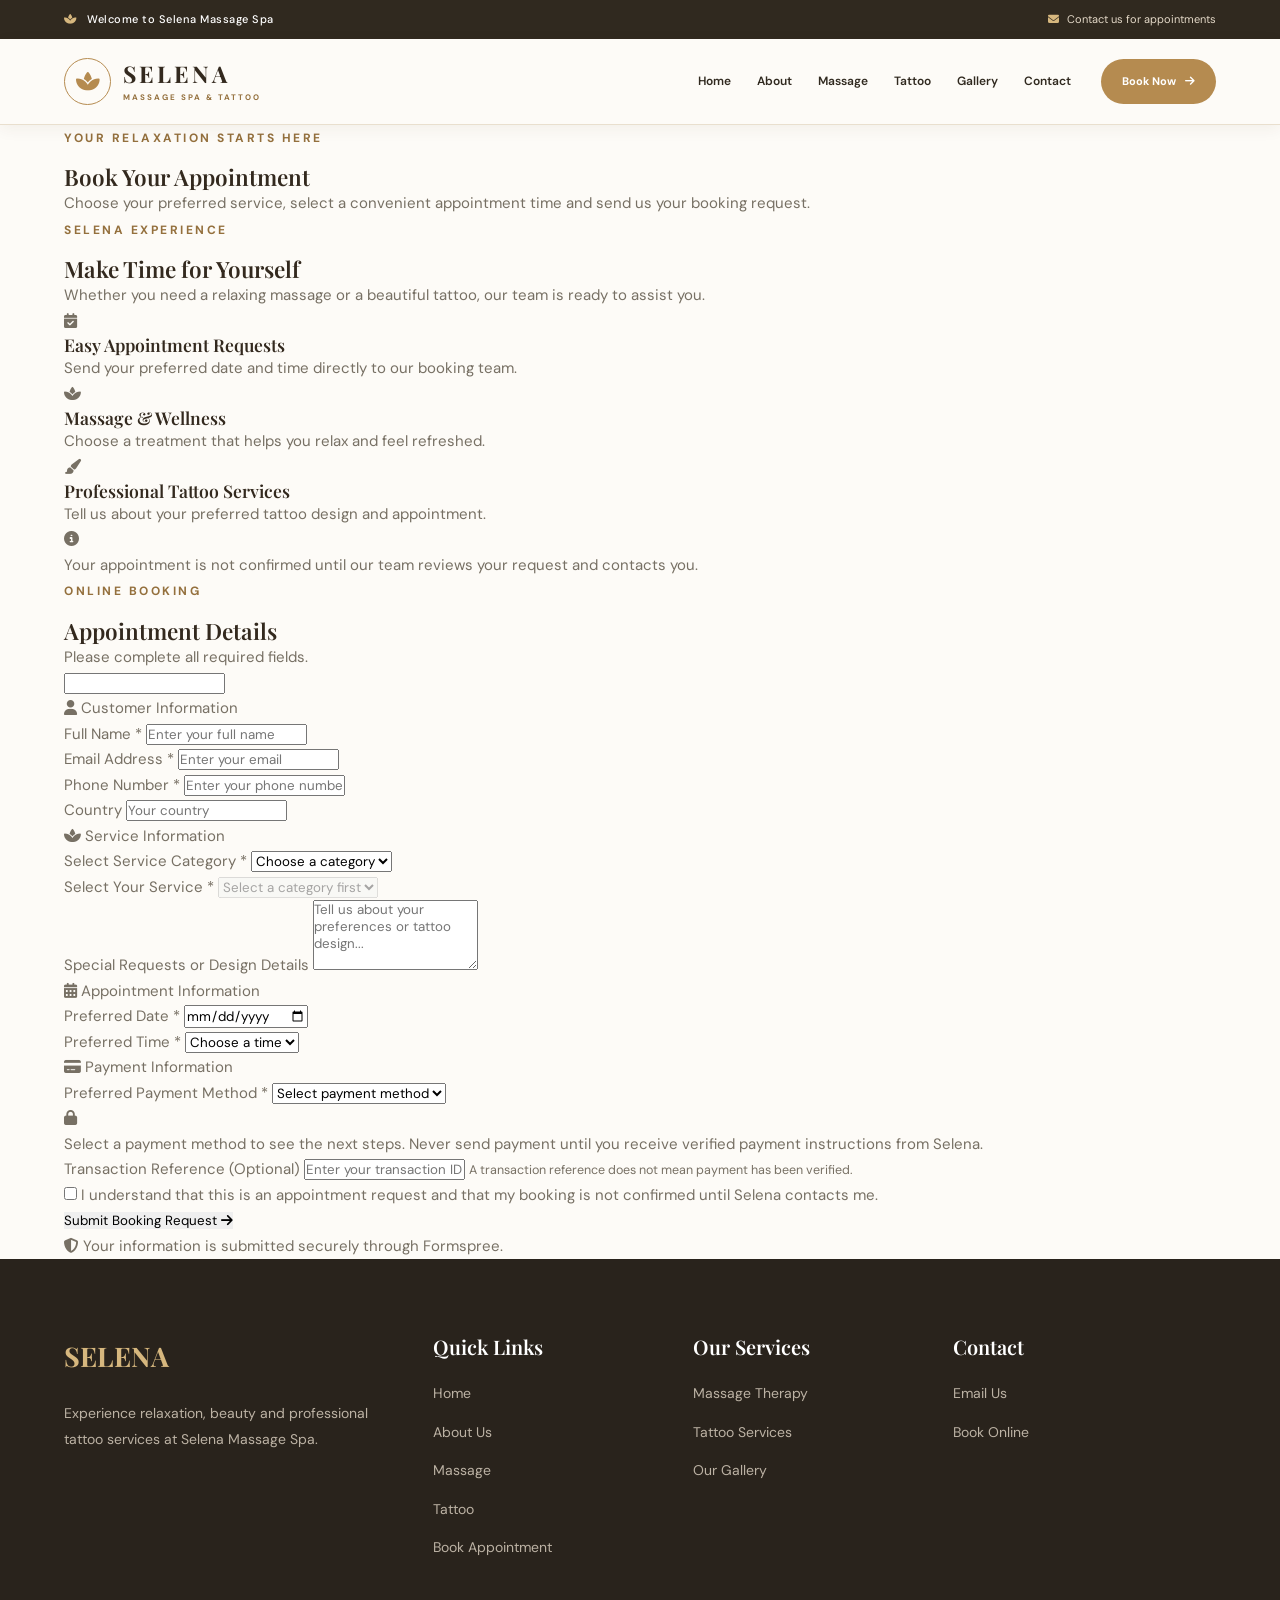
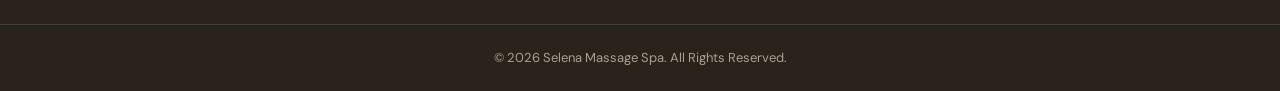
==== booking.html @ 56784147 "Add files via upload" ====
<!DOCTYPE html>
<html lang="en">

<head>
    <meta charset="UTF-8">
    <meta name="viewport" content="width=device-width, initial-scale=1.0">

    <title>Book an Appointment | Selena Massage Spa</title>

    <meta name="description"
        content="Book your massage or tattoo appointment at Selena Massage Spa.">

    <link rel="preconnect" href="https://fonts.googleapis.com">
    <link rel="preconnect" href="https://fonts.gstatic.com" crossorigin>

    <link href="https://fonts.googleapis.com/css2?family=DM+Sans:wght@400;500;600;700;800&family=Playfair+Display:wght@400;500;600;700&display=swap"
        rel="stylesheet">

    <link rel="stylesheet"
        href="https://cdnjs.cloudflare.com/ajax/libs/font-awesome/6.5.2/css/all.min.css">

    <link rel="stylesheet" href="css/style.css">
    <link rel="stylesheet" href="css/responsive.css">
    <link rel="stylesheet" href="css/booking.css">

    <script src="js/app.js" defer></script>
    <script src="js/booking.js" defer></script>
</head>

<body>

    <!-- TOP BAR -->
    <div class="top-bar">
        <div class="container top-bar-content">

            <p>
                <i class="fas fa-spa"></i>
                Welcome to Selena Massage Spa
            </p>

            <div class="top-bar-contact">
                <span>
                    <i class="fas fa-envelope"></i>
                    Contact us for appointments
                </span>
            </div>

        </div>
    </div>


    <!-- HEADER -->
    <header class="header">

        <div class="container nav-container">

            <a href="index.html" class="logo">

                <div class="logo-icon">
                    <i class="fas fa-spa"></i>
                </div>

                <div class="logo-text">
                    <strong>SELENA</strong>
                    <small>MASSAGE SPA & TATTOO</small>
                </div>

            </a>


            <nav class="navbar" id="navbar">

                <ul class="nav-links">

                    <li><a href="index.html">Home</a></li>

                    <li><a href="about.html">About</a></li>

                    <li><a href="massage.html">Massage</a></li>

                    <li><a href="tattoo.html">Tattoo</a></li>

                    <li><a href="gallery.html">Gallery</a></li>

                    <li><a href="contact.html">Contact</a></li>

                </ul>

                <a href="booking.html" class="nav-book-btn active">
                    Book Now
                    <i class="fas fa-arrow-right"></i>
                </a>

            </nav>


            <button class="menu-toggle"
                id="menu-toggle"
                aria-label="Toggle navigation"
                aria-expanded="false"
                aria-controls="navbar">

                <i class="fas fa-bars"></i>

            </button>

        </div>

    </header>


    <!-- BOOKING HERO -->
    <section class="booking-hero">

        <div class="container">

            <span class="section-subtitle">
                YOUR RELAXATION STARTS HERE
            </span>

            <h1>Book Your <span>Appointment</span></h1>

            <p>
                Choose your preferred service, select a convenient
                appointment time and send us your booking request.
            </p>

        </div>

    </section>


    <!-- BOOKING SECTION -->
    <section class="booking-page-section">

        <div class="container booking-layout">


            <!-- BOOKING INFORMATION -->
            <div class="booking-information">

                <span class="section-subtitle">
                    SELENA EXPERIENCE
                </span>

                <h2>Make Time for Yourself</h2>

                <p>
                    Whether you need a relaxing massage or a beautiful
                    tattoo, our team is ready to assist you.
                </p>


                <div class="booking-benefit">

                    <div class="booking-benefit-icon">
                        <i class="fas fa-calendar-check"></i>
                    </div>

                    <div>
                        <h3>Easy Appointment Requests</h3>
                        <p>
                            Send your preferred date and time directly
                            to our booking team.
                        </p>
                    </div>

                </div>


                <div class="booking-benefit">

                    <div class="booking-benefit-icon">
                        <i class="fas fa-spa"></i>
                    </div>

                    <div>
                        <h3>Massage & Wellness</h3>
                        <p>
                            Choose a treatment that helps you relax
                            and feel refreshed.
                        </p>
                    </div>

                </div>


                <div class="booking-benefit">

                    <div class="booking-benefit-icon">
                        <i class="fas fa-paintbrush"></i>
                    </div>

                    <div>
                        <h3>Professional Tattoo Services</h3>
                        <p>
                            Tell us about your preferred tattoo design
                            and appointment.
                        </p>
                    </div>

                </div>


                <div class="booking-note">

                    <i class="fas fa-info-circle"></i>

                    <p>
                        Your appointment is not confirmed until our
                        team reviews your request and contacts you.
                    </p>

                </div>

            </div>


            <!-- BOOKING FORM -->
            <div class="booking-form-container">

                <div class="booking-form-heading">

                    <span class="section-subtitle">
                        ONLINE BOOKING
                    </span>

                    <h2>Appointment Details</h2>

                    <p>
                        Please complete all required fields.
                    </p>

                </div>


                <form id="booking-form">

                    <!-- SPAM PROTECTION -->
                    <input type="text"
                        name="_gotcha"
                        tabindex="-1"
                        autocomplete="off"
                        class="form-honeypot"
                        aria-hidden="true">

                    <input type="hidden"
                        name="_subject"
                        value="New Selena Massage Spa Booking Request">


                    <!-- CUSTOMER INFORMATION -->
                    <div class="form-section-title">
                        <i class="fas fa-user"></i>
                        Customer Information
                    </div>


                    <div class="form-row">

                        <div class="form-group">

                            <label for="customer-name">
                                Full Name *
                            </label>

                            <input type="text"
                                id="customer-name"
                                name="customer_name"
                                placeholder="Enter your full name"
                                autocomplete="name"
                                required>

                        </div>


                        <div class="form-group">

                            <label for="customer-email">
                                Email Address *
                            </label>

                            <input type="email"
                                id="customer-email"
                                name="email"
                                placeholder="Enter your email"
                                autocomplete="email"
                                required>

                        </div>

                    </div>


                    <div class="form-row">

                        <div class="form-group">

                            <label for="customer-phone">
                                Phone Number *
                            </label>

                            <input type="tel"
                                id="customer-phone"
                                name="phone"
                                placeholder="Enter your phone number"
                                autocomplete="tel"
                                required>

                        </div>


                        <div class="form-group">

                            <label for="customer-country">
                                Country
                            </label>

                            <input type="text"
                                id="customer-country"
                                name="country"
                                placeholder="Your country">

                        </div>

                    </div>


                    <!-- SERVICE INFORMATION -->
                    <div class="form-section-title">
                        <i class="fas fa-spa"></i>
                        Service Information
                    </div>


                    <div class="form-group">

                        <label for="service-category">
                            Select Service Category *
                        </label>

                        <select id="service-category"
                            name="service_category"
                            required>

                            <option value="">Choose a category</option>

                            <option value="Massage">
                                Massage Services
                            </option>

                            <option value="Tattoo">
                                Tattoo Services
                            </option>

                        </select>

                    </div>


                    <div class="form-group">

                        <label for="service-type">
                            Select Your Service *
                        </label>

                        <select id="service-type"
                            name="service_type"
                            required
                            disabled>

                            <option value="">
                                Select a category first
                            </option>

                        </select>

                    </div>


                    <div class="form-group">

                        <label for="special-request">
                            Special Requests or Design Details
                        </label>

                        <textarea id="special-request"
                            name="special_requests"
                            rows="4"
                            placeholder="Tell us about your preferences or tattoo design..."></textarea>

                    </div>


                    <!-- APPOINTMENT INFORMATION -->
                    <div class="form-section-title">
                        <i class="fas fa-calendar-alt"></i>
                        Appointment Information
                    </div>


                    <div class="form-row">

                        <div class="form-group">

                            <label for="appointment-date">
                                Preferred Date *
                            </label>

                            <input type="date"
                                id="appointment-date"
                                name="appointment_date"
                                required>

                        </div>


                        <div class="form-group">

                            <label for="appointment-time">
                                Preferred Time *
                            </label>

                            <select id="appointment-time"
                                name="appointment_time"
                                required>

                                <option value="">Choose a time</option>

                                <option value="09:00 AM">09:00 AM</option>
                                <option value="10:00 AM">10:00 AM</option>
                                <option value="11:00 AM">11:00 AM</option>
                                <option value="12:00 PM">12:00 PM</option>
                                <option value="01:00 PM">01:00 PM</option>
                                <option value="02:00 PM">02:00 PM</option>
                                <option value="03:00 PM">03:00 PM</option>
                                <option value="04:00 PM">04:00 PM</option>
                                <option value="05:00 PM">05:00 PM</option>

                            </select>

                        </div>

                    </div>


                    <!-- PAYMENT INFORMATION -->
                    <div class="form-section-title">
                        <i class="fas fa-credit-card"></i>
                        Payment Information
                    </div>


                    <div class="form-group">

                        <label for="payment-method">
                            Preferred Payment Method *
                        </label>

                        <select id="payment-method"
                            name="payment_method"
                            required>

                            <option value="">
                                Select payment method
                            </option>

                            <option value="Bitcoin">
                                Bitcoin (BTC)
                            </option>

                            <option value="USDT">
                                USDT
                            </option>

                            <option value="Card Payment">
                                Card Payment
                            </option>

                        </select>

                    </div>


                    <div class="payment-instructions" id="payment-instructions">

                        <i class="fas fa-lock"></i>

                        <p>
                            Select a payment method to see the next steps.
                            Never send payment until you receive verified
                            payment instructions from Selena.
                        </p>

                    </div>


                    <div class="form-group">

                        <label for="transaction-reference">
                            Transaction Reference (Optional)
                        </label>

                        <input type="text"
                            id="transaction-reference"
                            name="transaction_reference"
                            placeholder="Enter your transaction ID if already paid">

                        <small>
                            A transaction reference does not mean payment
                            has been verified.
                        </small>

                    </div>


                    <input type="hidden"
                        name="payment_status"
                        value="Pending verification">

                    <input type="hidden"
                        name="booking_status"
                        value="Awaiting review">


                    <!-- TERMS -->
                    <div class="booking-checkbox">

                        <input type="checkbox"
                            id="booking-agreement"
                            name="booking_agreement"
                            value="Agreed"
                            required>

                        <label for="booking-agreement">
                            I understand that this is an appointment
                            request and that my booking is not confirmed
                            until Selena contacts me.
                        </label>

                    </div>


                    <!-- STATUS MESSAGE -->
                    <div id="booking-message"
                        class="booking-message"
                        role="status"
                        aria-live="polite">
                    </div>


                    <!-- SUBMIT -->
                    <button type="submit"
                        class="booking-submit-btn"
                        id="booking-submit">

                        <span>Submit Booking Request</span>

                        <i class="fas fa-arrow-right"></i>

                    </button>


                    <p class="form-security-note">
                        <i class="fas fa-shield-alt"></i>
                        Your information is submitted securely through
                        Formspree.
                    </p>

                </form>

            </div>

        </div>

    </section>


    <!-- FOOTER -->
    <footer class="footer">

        <div class="container footer-grid">

            <div class="footer-about">

                <div class="footer-logo">
                    SELENA
                </div>

                <p>
                    Experience relaxation, beauty and professional
                    tattoo services at Selena Massage Spa.
                </p>

            </div>


            <div class="footer-column">

                <h3>Quick Links</h3>

                <ul>
                    <li><a href="index.html">Home</a></li>
                    <li><a href="about.html">About Us</a></li>
                    <li><a href="massage.html">Massage</a></li>
                    <li><a href="tattoo.html">Tattoo</a></li>
                    <li><a href="booking.html">Book Appointment</a></li>
                </ul>

            </div>


            <div class="footer-column">

                <h3>Our Services</h3>

                <ul>
                    <li><a href="massage.html">Massage Therapy</a></li>
                    <li><a href="tattoo.html">Tattoo Services</a></li>
                    <li><a href="gallery.html">Our Gallery</a></li>
                </ul>

            </div>


            <div class="footer-column">

                <h3>Contact</h3>

                <ul>
                    <li>
                        <a href="mailto:Selenashepard92@gmail.com">
                            Email Us
                        </a>
                    </li>

                    <li>
                        <a href="booking.html">
                            Book Online
                        </a>
                    </li>
                </ul>

            </div>

        </div>


        <div class="footer-bottom">

            <div class="container">

                <p>
                    &copy; <span id="copyright-year"></span>
                    Selena Massage Spa. All Rights Reserved.
                </p>

            </div>

        </div>

    </footer>

</body>
</html>
---- css/style.css ----
/* =========================================
   SELENA MASSAGE SPA WITH TATTOO
   MAIN STYLESHEET
   PART 1
========================================= */


/* =========================================
   1. GOOGLE FONT FALLBACK
========================================= */

@import url('https://fonts.googleapis.com/css2?family=DM+Sans:wght@400;500;600;700;800&family=Playfair+Display:wght@400;500;600;700&display=swap');


/* =========================================
   2. ROOT VARIABLES
========================================= */

:root {

    /* Main Colors */

    --primary-color: #b58b50;

    --primary-dark: #94703d;

    --primary-light: #d6b77e;

    --gold-light: #e8d4aa;


    /* Background Colors */

    --cream-color: #f8f4eb;

    --cream-light: #fdfbf7;

    --white-color: #ffffff;

    --beige-color: #eee5d5;


    /* Text Colors */

    --dark-color: #30291f;

    --heading-color: #33291e;

    --text-color: #777064;

    --light-text: #aaa092;


    /* Border Colors */

    --border-color: #e9dfce;


    /* Typography */

    --heading-font: 'Playfair Display', serif;

    --body-font: 'DM Sans', sans-serif;


    /* Shadows */

    --shadow-sm: 0 4px 15px rgba(70, 50, 25, 0.06);

    --shadow-md: 0 10px 30px rgba(70, 50, 25, 0.10);

    --shadow-lg: 0 15px 45px rgba(70, 50, 25, 0.15);


    /* Border Radius */

    --radius-sm: 6px;

    --radius-md: 12px;

    --radius-lg: 20px;

    --radius-full: 50px;


    /* Transitions */

    --transition: all 0.35s ease;


    /* Layout */

    --container-width: 1200px;

}


/* =========================================
   3. GLOBAL RESET
========================================= */

* {

    margin: 0;

    padding: 0;

    box-sizing: border-box;

}


html {

    scroll-behavior: smooth;

    scroll-padding-top: 100px;

}


body {

    font-family: var(--body-font);

    background: var(--cream-light);

    color: var(--text-color);

    font-size: 15px;

    line-height: 1.7;

    overflow-x: hidden;

}


body,
button,
input,
textarea,
select {

    font-family: var(--body-font);

}


img {

    max-width: 100%;

    display: block;

    object-fit: cover;

}


a {

    text-decoration: none;

    color: inherit;

    transition: var(--transition);

}


ul {

    list-style: none;

}


button {

    border: none;

    outline: none;

    cursor: pointer;

}


.container {

    width: 90%;

    max-width: var(--container-width);

    margin: 0 auto;

}


.section-padding {

    padding: 100px 0;

}


/* =========================================
   4. GLOBAL TYPOGRAPHY
========================================= */

h1,
h2,
h3,
h4,
h5,
h6 {

    font-family: var(--heading-font);

    color: var(--heading-color);

    font-weight: 600;

    line-height: 1.25;

}


p {

    color: var(--text-color);

}


.section-subtitle {

    display: inline-block;

    color: var(--primary-dark);

    font-size: 12px;

    font-weight: 700;

    letter-spacing: 2.5px;

    text-transform: uppercase;

    margin-bottom: 15px;

}


.section-title {

    font-family: var(--heading-font);

    font-size: 42px;

    font-weight: 600;

    line-height: 1.25;

    color: var(--heading-color);

    margin-bottom: 20px;

}


.section-title span {

    color: var(--primary-color);

    font-style: italic;

}


.section-heading {

    text-align: center;

    max-width: 700px;

    margin: 0 auto 55px;

}


.section-heading p {

    font-size: 15px;

    line-height: 1.9;

    max-width: 580px;

    margin: 0 auto;

}


/* =========================================
   5. PRIMARY BUTTON
========================================= */

.primary-btn {

    display: inline-flex;

    align-items: center;

    justify-content: center;

    gap: 12px;

    padding: 15px 30px;

    background: var(--primary-color);

    color: var(--white-color);

    font-size: 13px;

    font-weight: 700;

    letter-spacing: 0.5px;

    border-radius: var(--radius-full);

    transition: var(--transition);

    box-shadow: var(--shadow-sm);

}


.primary-btn:hover {

    background: var(--primary-dark);

    transform: translateY(-4px);

    box-shadow: var(--shadow-md);

}


.primary-btn i {

    font-size: 12px;

    transition: var(--transition);

}


.primary-btn:hover i {

    transform: translateX(5px);

}


/* =========================================
   6. SECONDARY BUTTON
========================================= */

.secondary-btn {

    display: inline-flex;

    align-items: center;

    justify-content: center;

    gap: 10px;

    padding: 14px 28px;

    color: var(--white-color);

    border: 1px solid rgba(255, 255, 255, 0.7);

    border-radius: var(--radius-full);

    font-size: 13px;

    font-weight: 600;

    transition: var(--transition);

}


.secondary-btn:hover {

    background: var(--white-color);

    color: var(--primary-dark);

    transform: translateY(-3px);

}


/* =========================================
   7. OUTLINE BUTTON
========================================= */

.outline-btn {

    display: inline-flex;

    align-items: center;

    justify-content: center;

    gap: 12px;

    padding: 14px 30px;

    border: 1px solid var(--primary-color);

    color: var(--primary-dark);

    border-radius: var(--radius-full);

    font-size: 13px;

    font-weight: 700;

    transition: var(--transition);

}


.outline-btn:hover {

    background: var(--primary-color);

    color: var(--white-color);

    transform: translateY(-3px);

}


/* =========================================
   8. TOP ANNOUNCEMENT BAR
========================================= */

.top-bar {

    width: 100%;

    background: var(--dark-color);

    color: var(--white-color);

    padding: 10px 0;

    font-size: 11px;

}


.top-bar-content {

    display: flex;

    align-items: center;

    justify-content: space-between;

}


.top-bar p {

    color: var(--white-color);

    font-size: 11px;

    font-weight: 500;

    letter-spacing: 0.5px;

}


.top-bar p i {

    color: var(--primary-light);

    margin-right: 7px;

}


.top-bar-contact {

    display: flex;

    align-items: center;

    gap: 25px;

}


.top-bar-contact span {

    color: #e4d9c8;

}


.top-bar-contact span i {

    color: var(--primary-light);

    margin-right: 5px;

}


.top-bar-contact a {

    color: var(--primary-light);

    font-weight: 700;

}


.top-bar-contact a:hover {

    color: var(--white-color);

}


/* =========================================
   9. MAIN HEADER
========================================= */

.header {

    width: 100%;

    background: rgba(253, 251, 247, 0.97);

    position: sticky;

    top: 0;

    left: 0;

    z-index: 1000;

    border-bottom: 1px solid var(--border-color);

    box-shadow: var(--shadow-sm);

    transition: var(--transition);

}


.nav-container {

    display: flex;

    align-items: center;

    justify-content: space-between;

    min-height: 85px;

}


/* =========================================
   10. LOGO
========================================= */

.logo {

    display: inline-flex;

    align-items: center;

    gap: 12px;

    flex-shrink: 0;

}


.logo-icon {

    width: 47px;

    height: 47px;

    display: flex;

    align-items: center;

    justify-content: center;

    border: 1px solid var(--primary-color);

    border-radius: 50%;

    color: var(--primary-color);

    font-size: 21px;

}


.logo-text {

    display: flex;

    flex-direction: column;

    line-height: 1.2;

}


.logo-text strong {

    font-family: var(--heading-font);

    color: var(--heading-color);

    font-size: 23px;

    letter-spacing: 3px;

}


.logo-text small {

    color: var(--primary-dark);

    font-size: 8px;

    font-weight: 700;

    letter-spacing: 2px;

    margin-top: 5px;

}


/* =========================================
   11. NAVIGATION
========================================= */

.navbar {

    display: flex;

    align-items: center;

    gap: 30px;

}


.nav-links {

    display: flex;

    align-items: center;

    gap: 26px;

}


.nav-links li a {

    color: var(--dark-color);

    font-size: 12px;

    font-weight: 600;

    position: relative;

    padding: 10px 0;

}


.nav-links li a::after {

    content: '';

    position: absolute;

    left: 0;

    bottom: 2px;

    width: 0;

    height: 2px;

    background: var(--primary-color);

    transition: var(--transition);

}


.nav-links li a:hover,

.nav-links li a.active {

    color: var(--primary-color);

}


.nav-links li a:hover::after,

.nav-links li a.active::after {

    width: 100%;

}


/* =========================================
   12. NAVIGATION BOOKING BUTTON
========================================= */

.nav-book-btn {

    display: inline-flex;

    align-items: center;

    justify-content: center;

    gap: 9px;

    padding: 13px 21px;

    background: var(--primary-color);

    color: var(--white-color);

    font-size: 11px;

    font-weight: 700;

    border-radius: var(--radius-full);

    white-space: nowrap;

    transition: var(--transition);

}


.nav-book-btn:hover {

    background: var(--primary-dark);

    transform: translateY(-3px);

}


.nav-book-btn i {

    font-size: 11px;

}


/* =========================================
   13. MOBILE MENU BUTTON
========================================= */

.menu-toggle {

    display: none;

    align-items: center;

    justify-content: center;

    width: 43px;

    height: 43px;

    background: var(--primary-color);

    color: var(--white-color);

    border-radius: 8px;

    font-size: 18px;

    transition: var(--transition);

}


.menu-toggle:hover {

    background: var(--primary-dark);

}


/* =========================================
   14. HERO SECTION WITH BACKGROUND VIDEO
========================================= */

.hero {
    width: 100%;
    min-height: 680px;
    display: flex;
    align-items: center;
    position: relative;
    isolation: isolate;
    background: url('../images/hero/hero-spa.jpg') center/cover no-repeat;
    overflow: hidden;
}

/* Background Video */

.hero-video {
    position: absolute;
    inset: 0;
    width: 100%;
    height: 100%;
    object-fit: cover;
    z-index: -2;
}

/* Hero Overlay */

.hero-overlay {
    position: absolute;
    inset: 0;
    z-index: -1;
    background: linear-gradient(
        90deg,
        rgba(28, 23, 17, 0.83) 0%,
        rgba(35, 28, 20, 0.65) 45%,
        rgba(35, 28, 20, 0.25) 100%
    );
}

/* Hero Container */

.hero-container {
    position: relative;
    z-index: 2;
    padding-top: 70px;
    padding-bottom: 70px;
}

/* Hero Content */

.hero-content {
    max-width: 680px;
    animation: heroFadeUp 1.2s ease both;
}

.hero-subtitle {
    color: var(--gold-light);
    margin-bottom: 25px;
}

.hero-subtitle i {
    margin-right: 6px;
    font-size: 11px;
}

/* Hero Heading */

.hero-content h1 {
    font-family: var(--heading-font);
    color: var(--white-color);
    font-size: clamp(42px, 5.5vw, 68px);
    line-height: 1.15;
    font-weight: 600;
    margin-bottom: 25px;
    max-width: 650px;
}

.hero-content h1 span {
    display: block;
    color: var(--gold-light);
    font-style: italic;
}

/* Hero Paragraph */

.hero-content > p {
    color: rgba(255, 255, 255, 0.85);
    font-size: 15px;
    line-height: 1.9;
    max-width: 530px;
    margin-bottom: 35px;
}

/* Hero Buttons */

.hero-buttons {
    display: flex;
    align-items: center;
    flex-wrap: wrap;
    gap: 15px;
    margin-bottom: 50px;
}

.hero-features {
    display: flex;
    align-items: center;
    flex-wrap: wrap;
    gap: 30px;
}

.hero-features div {
    display: flex;
    align-items: center;
    gap: 9px;
    color: var(--white-color);
    font-size: 11px;
    font-weight: 600;
}

.hero-features div i {
    color: var(--gold-light);
    font-size: 17px;
}

/* Hero Animation */

@keyframes heroFadeUp {
    from {
        opacity: 0;
        transform: translateY(35px);
    }

    to {
        opacity: 1;
        transform: translateY(0);
    }
}



/* =========================================
   15. HERO ANIMATION
========================================= */

@keyframes heroFadeUp {

    from {

        opacity: 0;

        transform: translateY(35px);

    }

    to {

        opacity: 1;

        transform: translateY(0);

    }

}


/* =========================================
   END OF PART 1
========================================= */



/* =========================================
   SELENA MASSAGE SPA WITH TATTOO
   CSS PART 2 — HOMEPAGE SECTIONS
========================================= */


/* =========================================
   WELCOME SECTION
========================================= */

.welcome-section {
    background: var(--cream-light);
}

.welcome-content {
    display: grid;
    grid-template-columns: 1fr 1fr;
    align-items: center;
    gap: 60px;
}

.welcome-image {
    position: relative;
}

.welcome-image img {
    width: 100%;
    height: 480px;
    object-fit: cover;
    border-radius: var(--radius-lg);
    box-shadow: var(--shadow-medium);
}

.welcome-text {
    padding: 20px 0;
}

.welcome-text p {
    color: var(--text-color);
    line-height: 1.9;
    margin-bottom: 20px;
}

.welcome-text .primary-btn {
    margin-top: 15px;
}


/* =========================================
   MASSAGE SERVICES SECTION
========================================= */

.massage-section {
    background: var(--white-color);
}

.services-grid {
    display: grid;
    grid-template-columns: repeat(4, 1fr);
    gap: 25px;
}

.service-card {
    background: var(--cream-light);
    border-radius: var(--radius-md);
    overflow: hidden;
    box-shadow: var(--shadow-light);
    transition: var(--transition);
}

.service-card:hover {
    transform: translateY(-10px);
    box-shadow: var(--shadow-medium);
}

.service-image {
    width: 100%;
    height: 230px;
    overflow: hidden;
}

.service-image img {
    width: 100%;
    height: 100%;
    object-fit: cover;
    transition: var(--transition);
}

.service-card:hover .service-image img {
    transform: scale(1.08);
}

.service-info {
    padding: 25px 20px;
}

.service-info h3 {
    color: var(--heading-color);
    font-family: var(--heading-font);
    font-size: 21px;
    margin-bottom: 12px;
}

.service-info p {
    color: var(--text-color);
    font-size: 14px;
    line-height: 1.8;
    margin-bottom: 15px;
}

.service-link {
    color: var(--primary-color);
    font-weight: 700;
    display: inline-flex;
    align-items: center;
    gap: 8px;
    transition: var(--transition);
}

.service-link:hover {
    color: var(--primary-dark);
    gap: 13px;
}


/* =========================================
   TATTOO SECTION
========================================= */

.tattoo-section {
    background: var(--cream-color);
}

.tattoo-content {
    display: grid;
    grid-template-columns: 1fr 1fr;
    align-items: center;
    gap: 55px;
}

.tattoo-image {
    overflow: hidden;
    border-radius: var(--radius-lg);
    box-shadow: var(--shadow-medium);
}

.tattoo-image img {
    width: 100%;
    height: 450px;
    object-fit: cover;
    transition: var(--transition);
}

.tattoo-image:hover img {
    transform: scale(1.04);
}

.tattoo-text p {
    color: var(--text-color);
    line-height: 1.9;
    margin-bottom: 20px;
}

.tattoo-features {
    margin: 25px 0;
}

.tattoo-features li {
    display: flex;
    align-items: center;
    gap: 12px;
    margin-bottom: 15px;
    color: var(--dark-color);
}

.tattoo-features i {
    color: var(--primary-color);
    font-size: 18px;
}


/* =========================================
   TATTOO GALLERY
========================================= */

.tattoo-gallery {
    background: var(--white-color);
}

.gallery-grid {
    display: grid;
    grid-template-columns: repeat(4, 1fr);
    gap: 18px;
}

.gallery-item {
    height: 260px;
    overflow: hidden;
    position: relative;
    border-radius: var(--radius-md);
    cursor: pointer;
}

.gallery-item img {
    width: 100%;
    height: 100%;
    object-fit: cover;
    transition: var(--transition);
}

.gallery-item:hover img {
    transform: scale(1.1);
}

.gallery-item::after {
    content: "";
    position: absolute;
    inset: 0;
    background: rgba(48, 41, 31, 0.15);
    opacity: 0;
    transition: var(--transition);
}

.gallery-item:hover::after {
    opacity: 1;
}


/* =========================================
   WHY CHOOSE US
========================================= */

.why-section {
    background: var(--cream-color);
}

.why-grid {
    display: grid;
    grid-template-columns: repeat(3, 1fr);
    gap: 25px;
}

.why-card {
    background: var(--white-color);
    padding: 35px 25px;
    border-radius: var(--radius-md);
    text-align: center;
    box-shadow: var(--shadow-light);
    transition: var(--transition);
}

.why-card:hover {
    transform: translateY(-8px);
    box-shadow: var(--shadow-medium);
}

.why-icon {
    width: 75px;
    height: 75px;
    background: var(--cream-color);
    color: var(--primary-color);
    border-radius: 50%;
    display: flex;
    align-items: center;
    justify-content: center;
    font-size: 30px;
    margin: 0 auto 20px;
}

.why-card h3 {
    font-family: var(--heading-font);
    color: var(--heading-color);
    font-size: 21px;
    margin-bottom: 12px;
}

.why-card p {
    color: var(--text-color);
    font-size: 14px;
    line-height: 1.8;
}


/* =========================================
   BOOKING CALL TO ACTION
========================================= */

.booking-cta {
    background:
        linear-gradient(
            rgba(48, 41, 31, 0.85),
            rgba(48, 41, 31, 0.85)
        ),
        url("../images/hero/booking-bg.jpg") center/cover no-repeat;

    padding: 100px 20px;
    text-align: center;
    color: var(--white-color);
}

.booking-cta h2 {
    color: var(--white-color);
    font-family: var(--heading-font);
    font-size: clamp(30px, 4vw, 48px);
    margin-bottom: 20px;
}

.booking-cta p {
    max-width: 650px;
    margin: 0 auto 30px;
    line-height: 1.8;
    color: #eee5d5;
}

.booking-cta .primary-btn {
    display: inline-block;
}


/* =========================================
   PAYMENT INFORMATION SECTION
========================================= */

.payment-section {
    background: var(--white-color);
}

.payment-grid {
    display: grid;
    grid-template-columns: repeat(3, 1fr);
    gap: 25px;
}

.payment-card {
    padding: 30px 25px;
    background: var(--cream-light);
    border: 1px solid var(--border-color);
    border-radius: var(--radius-md);
    text-align: center;
    transition: var(--transition);
}

.payment-card:hover {
    border-color: var(--primary-color);
    transform: translateY(-6px);
    box-shadow: var(--shadow-light);
}

.payment-card i {
    font-size: 38px;
    color: var(--primary-color);
    margin-bottom: 18px;
}

.payment-card h3 {
    font-family: var(--heading-font);
    color: var(--heading-color);
    margin-bottom: 12px;
}

.payment-card p {
    color: var(--text-color);
    font-size: 14px;
    line-height: 1.8;
}


/* =========================================
   CONTACT SECTION
========================================= */

.contact-section {
    background: var(--cream-color);
}

.contact-grid {
    display: grid;
    grid-template-columns: 1fr 1fr;
    gap: 50px;
}

.contact-info {
    display: flex;
    flex-direction: column;
    gap: 25px;
}

.contact-item {
    display: flex;
    align-items: flex-start;
    gap: 18px;
}

.contact-icon {
    width: 50px;
    height: 50px;
    min-width: 50px;
    background: var(--white-color);
    color: var(--primary-color);
    border-radius: 50%;
    display: flex;
    justify-content: center;
    align-items: center;
    font-size: 20px;
}

.contact-item h3 {
    color: var(--heading-color);
    font-size: 18px;
    margin-bottom: 7px;
}

.contact-item p {
    color: var(--text-color);
    line-height: 1.7;
}

.contact-form {
    background: var(--white-color);
    padding: 35px;
    border-radius: var(--radius-md);
    box-shadow: var(--shadow-light);
}

.contact-form input,
.contact-form textarea {
    width: 100%;
    padding: 15px;
    border: 1px solid var(--border-color);
    border-radius: var(--radius-sm);
    outline: none;
    font-family: var(--body-font);
    margin-bottom: 18px;
    transition: var(--transition);
}

.contact-form input:focus,
.contact-form textarea:focus {
    border-color: var(--primary-color);
}

.contact-form textarea {
    height: 140px;
    resize: vertical;
}

.contact-form button {
    border: none;
    cursor: pointer;
}


/* =========================================
   FOOTER
========================================= */

.footer {
    background: #29231c;
    color: #ddd3c4;
    padding: 75px 0 0;
}

.footer-grid {
    display: grid;
    grid-template-columns: 1.5fr 1fr 1fr 1.2fr;
    gap: 40px;
    padding-bottom: 50px;
}

.footer-logo {
    color: var(--primary-light);
    font-family: var(--heading-font);
    font-size: 27px;
    font-weight: 700;
    margin-bottom: 20px;
}

.footer-about p {
    color: #bcb2a4;
    line-height: 1.9;
    font-size: 14px;
}

.footer-column h3 {
    color: var(--white-color);
    font-family: var(--heading-font);
    font-size: 20px;
    margin-bottom: 22px;
}

.footer-column ul li {
    margin-bottom: 13px;
}

.footer-column ul li a {
    color: #bcb2a4;
    font-size: 14px;
    transition: var(--transition);
}

.footer-column ul li a:hover {
    color: var(--primary-light);
    padding-left: 5px;
}

.footer-socials {
    display: flex;
    gap: 12px;
    margin-top: 22px;
}

.footer-socials a {
    width: 40px;
    height: 40px;
    background: rgba(255, 255, 255, 0.1);
    color: var(--white-color);
    border-radius: 50%;
    display: flex;
    align-items: center;
    justify-content: center;
    transition: var(--transition);
}

.footer-socials a:hover {
    background: var(--primary-color);
    transform: translateY(-4px);
}

.footer-bottom {
    border-top: 1px solid rgba(255, 255, 255, 0.12);
    padding: 22px 0;
    text-align: center;
}

.footer-bottom p {
    color: #aaa092;
    font-size: 13px;
}


/* =========================================
   NEWSLETTER / BOOKING CTA
========================================= */

.newsletter-section {
    background: var(--cream-light);
    padding: 60px 20px;
    text-align: center;
}

.newsletter-section h2 {
    font-family: var(--heading-font);
    color: var(--heading-color);
    font-size: 32px;
    margin-bottom: 15px;
}

.newsletter-section p {
    color: var(--text-color);
    line-height: 1.8;
    margin-bottom: 25px;
}


/* =========================================
   SELENA SPA — EXTRA ANIMATIONS
========================================= */

/* Smooth image animation */

.welcome-image img,
.service-image img,
.tattoo-image img,
.gallery-item img {
    transition: transform 0.6s ease;
}

/* Scroll Reveal */

.reveal {
    opacity: 0;
    transform: translateY(45px);
    transition:
        opacity 0.8s ease,
        transform 0.8s ease;
}

.reveal.is-visible {
    opacity: 1;
    transform: translateY(0);
}

/* Staggered card animation */

.service-card,
.why-card,
.payment-card {
    transition:
        transform 0.4s ease,
        box-shadow 0.4s ease;
}

/* Better button animation */

.primary-btn,
.secondary-btn,
.outline-btn,
.nav-book-btn {
    transition: all 0.35s ease;
}

/* Respect visitors who prefer less motion */

@media (prefers-reduced-motion: reduce) {
    *,
    *::before,
    *::after {
        scroll-behavior: auto !important;
        animation-duration: 0.01ms !important;
        animation-iteration-count: 1 !important;
        transition-duration: 0.01ms !important;
    }

    .reveal {
        opacity: 1;
        transform: none;
    }
}
---- css/responsive.css ----
/* =========================================
   SELENA MASSAGE SPA WITH TATTOO
   RESPONSIVE CSS
========================================= */


/* =========================================
   LARGE LAPTOPS AND SMALL DESKTOPS
========================================= */

@media screen and (max-width: 1200px) {

    .container {
        width: 92%;
    }

    .services-grid {
        grid-template-columns: repeat(2, 1fr);
    }

    .gallery-grid {
        grid-template-columns: repeat(2, 1fr);
    }

    .footer-grid {
        grid-template-columns: repeat(2, 1fr);
    }

}


/* =========================================
   TABLETS
========================================= */

@media screen and (max-width: 992px) {

    /* Navigation */

    .navbar {
        gap: 20px;
    }

    .nav-links {
        gap: 18px;
    }

    .nav-links a {
        font-size: 13px;
    }

    /* Hero */

    .hero {
        min-height: 600px;
    }

    .hero-content {
        max-width: 650px;
    }

    .hero-title {
        font-size: 48px;
    }

    /* Welcome */

    .welcome-content {
        gap: 35px;
    }

    .welcome-image img {
        height: 400px;
    }

    /* Massage */

    .services-grid {
        grid-template-columns: repeat(2, 1fr);
    }

    /* Tattoo */

    .tattoo-content {
        gap: 35px;
    }

    .tattoo-image img {
        height: 400px;
    }

    /* Why choose us */

    .why-grid {
        grid-template-columns: repeat(2, 1fr);
    }

    /* Payments */

    .payment-grid {
        grid-template-columns: repeat(2, 1fr);
    }

    /* Contact */

    .contact-grid {
        gap: 30px;
    }

    /* Footer */

    .footer-grid {
        grid-template-columns: repeat(2, 1fr);
    }

}


/* =========================================
   MOBILE NAVIGATION AND TABLET PHONES
========================================= */

@media screen and (max-width: 768px) {

    /* Top bar */

    .top-bar {
        text-align: center;
        padding: 10px;
    }

    /* Header */

    .header {
        position: sticky;
        top: 0;
        z-index: 1000;
    }

    .nav-container {
        position: relative;
        min-height: 75px;
    }

    .menu-toggle {
        display: flex;
        align-items: center;
        justify-content: center;
    }

    .navbar {
        position: absolute;
        top: 100%;
        left: 0;
        width: 100%;
        background: var(--white-color);
        display: none;
        flex-direction: column;
        align-items: stretch;
        padding: 20px;
        box-shadow: var(--shadow-medium);
        gap: 0;
    }

    .navbar.active {
        display: flex;
    }

    .nav-links {
        display: flex;
        flex-direction: column;
        gap: 0;
        width: 100%;
    }

    .nav-links li {
        width: 100%;
        border-bottom: 1px solid var(--border-color);
    }

    .nav-links a {
        display: block;
        padding: 15px 5px;
        font-size: 15px;
    }

    .nav-booking-btn {
        display: block;
        text-align: center;
        margin-top: 15px;
    }

    /* Hero */

    .hero {
        min-height: 580px;
        text-align: center;
        padding: 80px 20px;
    }

    .hero-content {
        margin: auto;
    }

    .hero-title {
        font-size: 40px;
    }

    .hero-subtitle {
        font-size: 14px;
    }

    .hero-description {
        font-size: 15px;
    }

    .hero-buttons {
        justify-content: center;
        flex-wrap: wrap;
    }

    .hero-features {
        justify-content: center;
        flex-wrap: wrap;
    }

    /* Section headings */

    .section-title {
        font-size: 34px;
    }

    .section-subtitle {
        font-size: 12px;
    }

    /* Welcome */

    .welcome-content {
        grid-template-columns: 1fr;
        gap: 30px;
    }

    .welcome-image img {
        height: 350px;
    }

    /* Massage services */

    .services-grid {
        grid-template-columns: repeat(2, 1fr);
        gap: 18px;
    }

    .service-image {
        height: 190px;
    }

    .service-info {
        padding: 20px 15px;
    }

    /* Tattoo */

    .tattoo-content {
        grid-template-columns: 1fr;
        gap: 30px;
    }

    .tattoo-image img {
        height: 350px;
    }

    /* Tattoo gallery */

    .gallery-grid {
        grid-template-columns: repeat(2, 1fr);
        gap: 12px;
    }

    .gallery-item {
        height: 210px;
    }

    /* Why choose us */

    .why-grid {
        grid-template-columns: repeat(2, 1fr);
        gap: 15px;
    }

    .why-card {
        padding: 25px 15px;
    }

    /* Booking CTA */

    .booking-cta {
        padding: 75px 20px;
    }

    /* Payment */

    .payment-grid {
        grid-template-columns: repeat(2, 1fr);
    }

    /* Contact */

    .contact-grid {
        grid-template-columns: 1fr;
    }

    .contact-form {
        padding: 25px;
    }

    /* Footer */

    .footer-grid {
        grid-template-columns: repeat(2, 1fr);
        gap: 30px;
    }

}


/* =========================================
   SMALL MOBILE PHONES
========================================= */

@media screen and (max-width: 480px) {

    .container {
        width: 92%;
    }

    /* Logo */

    .logo {
        font-size: 21px;
    }

    /* Hero */

    .hero {
        min-height: 540px;
        padding: 70px 15px;
    }

    .hero-title {
        font-size: 32px;
        line-height: 1.3;
    }

    .hero-description {
        font-size: 14px;
    }

    .hero-buttons {
        flex-direction: column;
        align-items: center;
    }

    .hero-buttons a {
        width: 100%;
        max-width: 260px;
        text-align: center;
    }

    /* Section headings */

    .section-title {
        font-size: 29px;
    }

    /* Welcome */

    .welcome-image img {
        height: 280px;
    }

    /* Services */

    .services-grid {
        grid-template-columns: 1fr;
    }

    .service-image {
        height: 230px;
    }

    /* Tattoo */

    .tattoo-image img {
        height: 280px;
    }

    /* Gallery */

    .gallery-grid {
        grid-template-columns: 1fr 1fr;
    }

    .gallery-item {
        height: 160px;
    }

    /* Why choose us */

    .why-grid {
        grid-template-columns: 1fr;
    }

    /* Payment */

    .payment-grid {
        grid-template-columns: 1fr;
    }

    /* Contact */

    .contact-form {
        padding: 20px;
    }

    /* Footer */

    .footer-grid {
        grid-template-columns: 1fr;
        text-align: center;
    }

    .footer-socials {
        justify-content: center;
    }

    .footer-column ul li a:hover {
        padding-left: 0;
    }

    /* Booking CTA */

    .booking-cta h2 {
        font-size: 29px;
    }

}


/* =========================================
   EXTRA SMALL SCREENS
========================================= */

@media screen and (max-width: 350px) {

    .hero-title {
        font-size: 27px;
    }

    .section-title {
        font-size: 25px;
    }

    .gallery-grid {
        grid-template-columns: 1fr;
    }

    .gallery-item {
        height: 220px;
    }

}
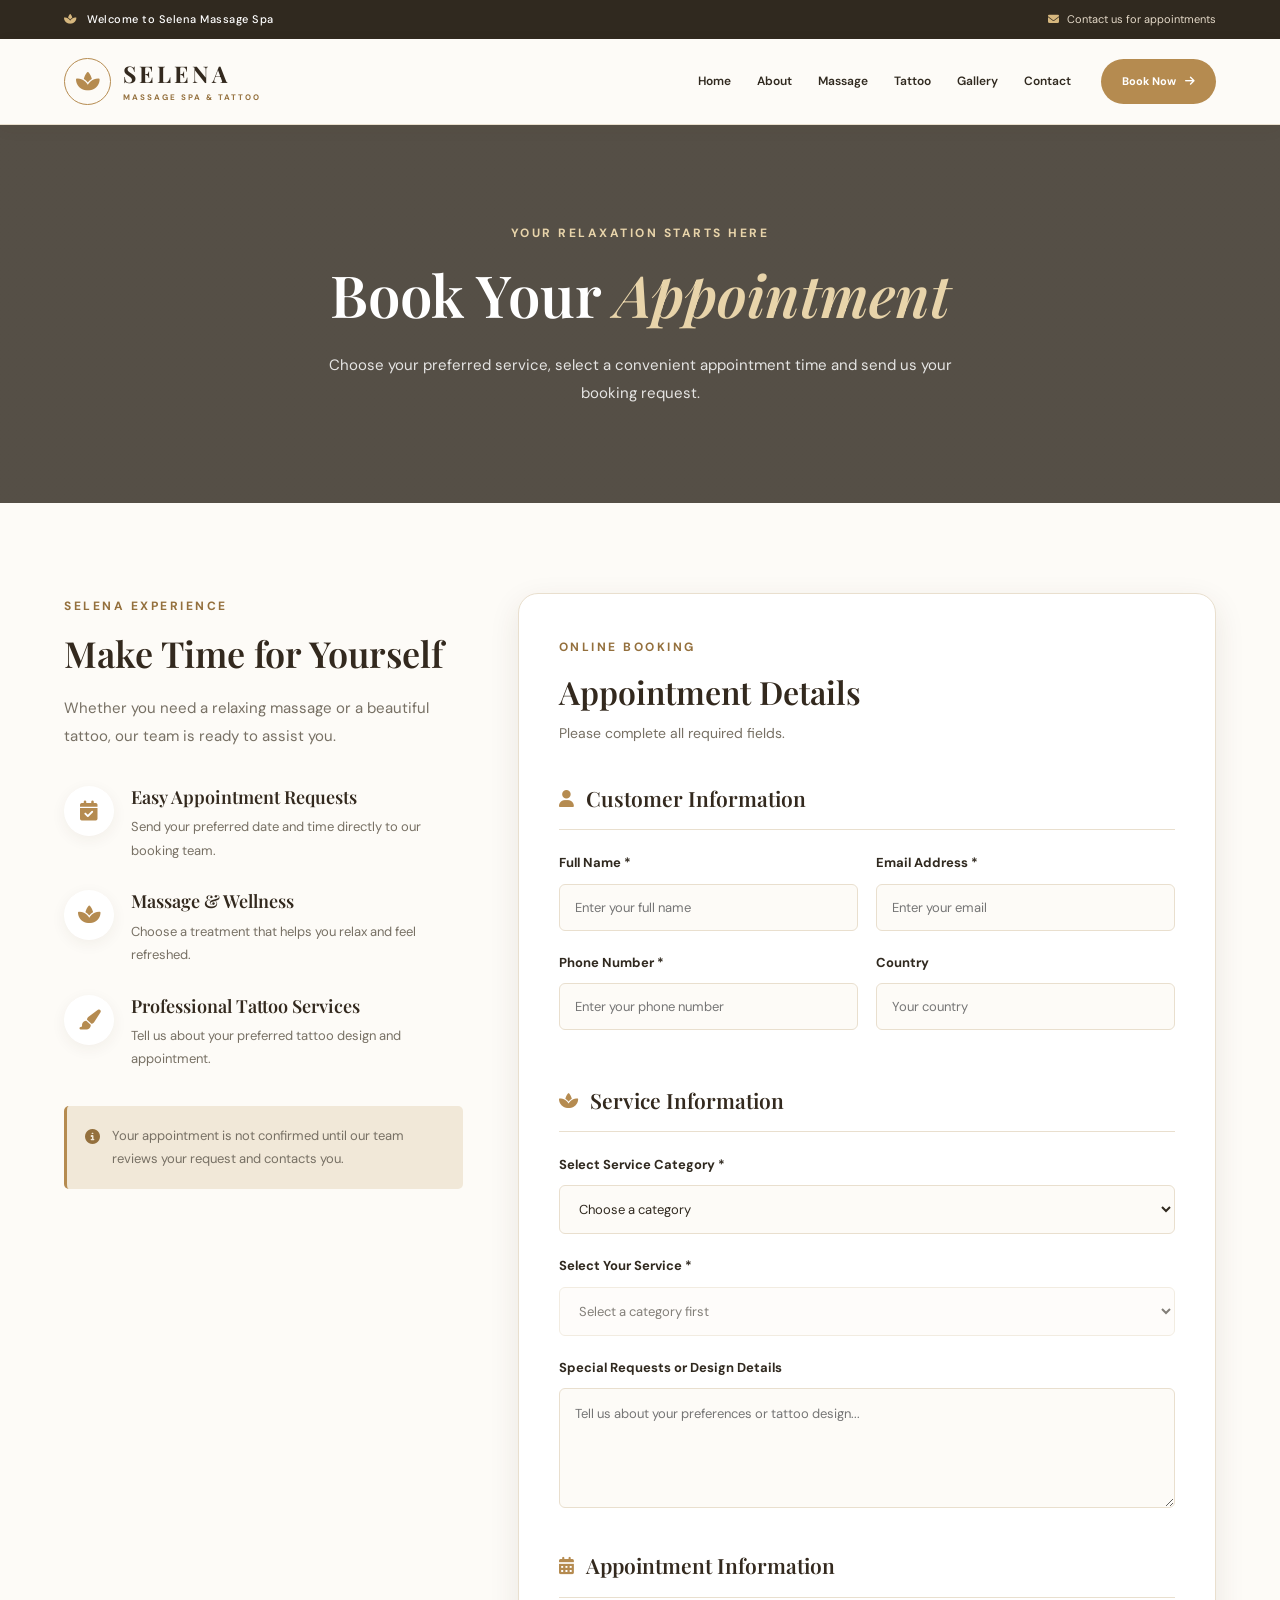
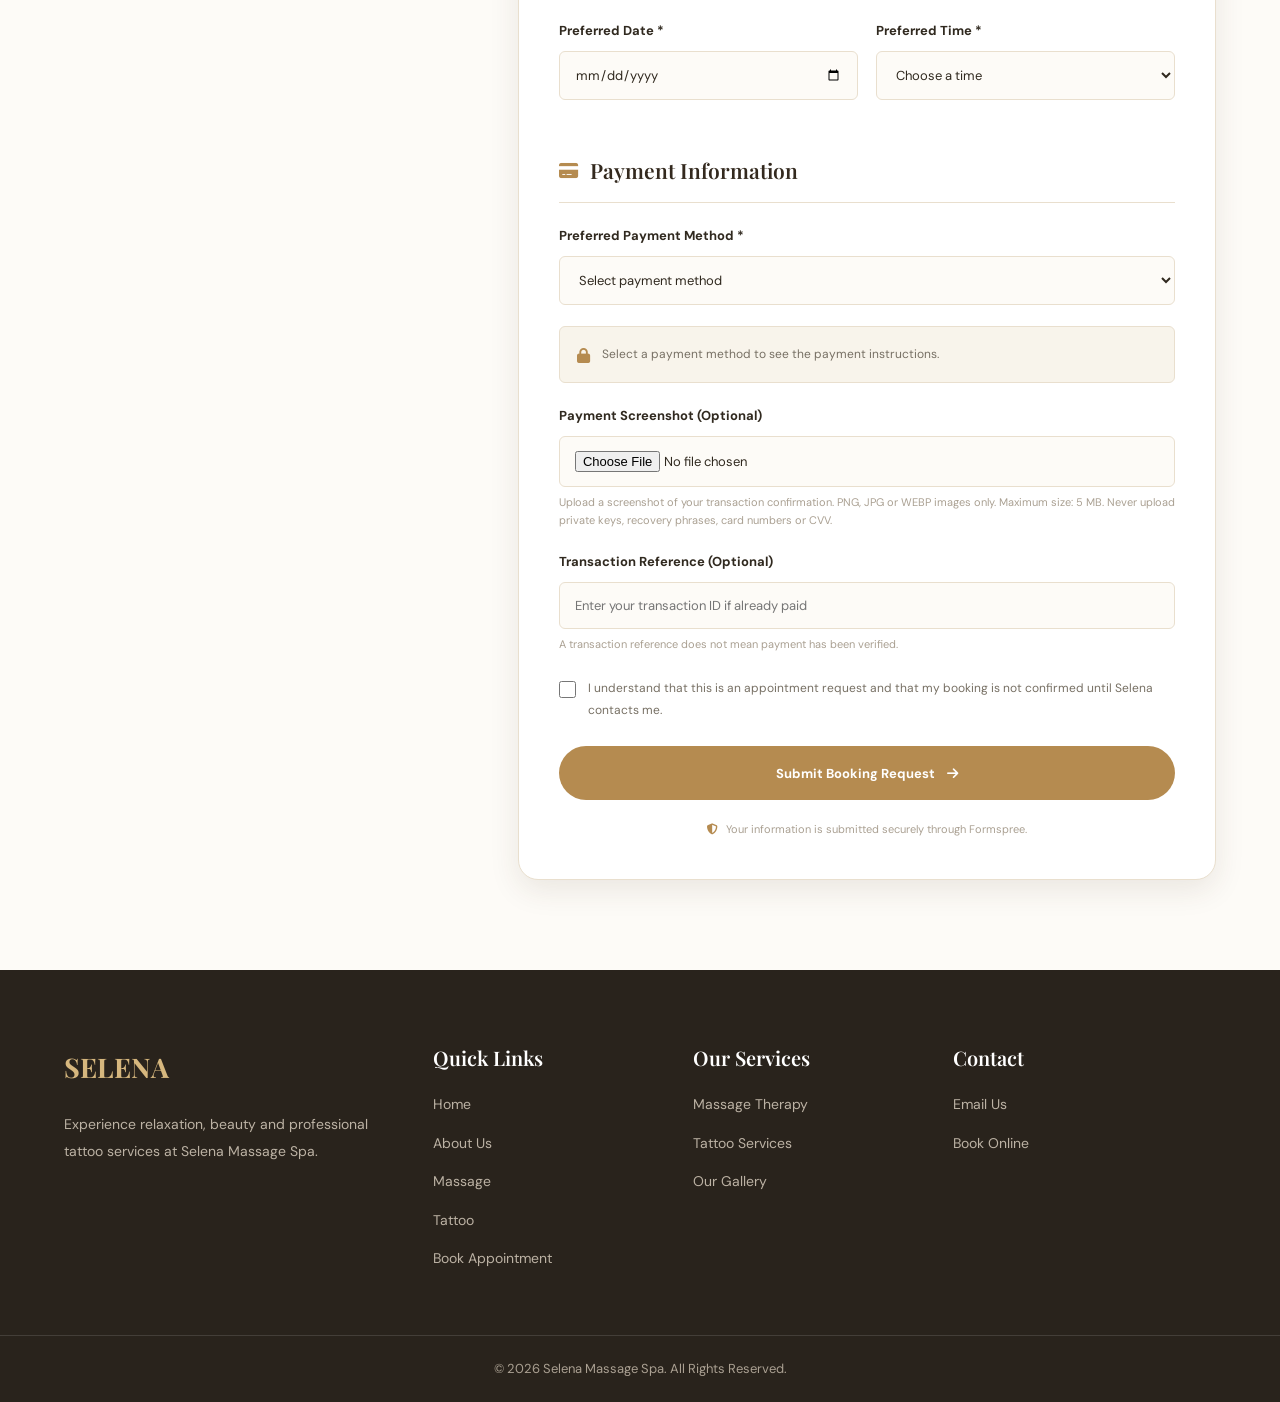
==== commit 193fa6e9: "Update booking.html" ====
--- a/booking.html
+++ b/booking.html
@@ -235,7 +235,7 @@
                 </div>
 
 
-                <form id="booking-form">
+                <form id="booking-form" enctype="multipart/form-data">
 
                     <!-- SPAM PROTECTION -->
                     <input type="text"
@@ -483,17 +483,67 @@
                     </div>
 
 
-                    <div class="payment-instructions" id="payment-instructions">
-
-                        <i class="fas fa-lock"></i>
-
-                        <p>
-                            Select a payment method to see the next steps.
-                            Never send payment until you receive verified
-                            payment instructions from Selena.
-                        </p>
-
-                    </div>
+                <div class="payment-instructions" id="payment-instructions">
+                <i class="fas fa-lock"></i>
+                <p>Select a payment method to see the payment instructions.</p>
+
+               <div id="btc-payment-details" hidden>
+               <p><strong>Bitcoin receiving address:</strong></p>
+               <div class="wallet-address" id="btc-wallet-address">
+               bc1qqk50lap6aygnkkwxqvnyjdw7k2n0h0rjex9l0n
+               </div>
+
+              <button type="button" id="copy-btc-address" class="copy-wallet-btn">
+              <i class="fas fa-copy"></i> Copy BTC Address
+              </button>
+              </div>
+
+              <div id="usdt-payment-details" hidden>
+              <p>
+              USDT payment instructions are not configured yet.
+              Please wait for a verified wallet address and network.
+              </p>
+             </div>
+
+             <div id="card-payment-details" hidden>
+             <p>
+             Secure card checkout is not configured yet.
+             Please contact Selena for payment instructions.
+             Never enter your card number or CVV in this booking form.
+             </p>
+             </div>
+            </div>
+
+
+            <div class="form-group payment-proof-group">
+
+    <label for="payment-proof">
+        Payment Screenshot (Optional)
+    </label>
+
+    <input
+        type="file"
+        id="payment-proof"
+        name="payment_proof"
+        accept="image/png,image/jpeg,image/webp"
+    >
+
+    <small>
+        Upload a screenshot of your transaction confirmation.
+        PNG, JPG or WEBP images only. Maximum size: 5 MB.
+        Never upload private keys, recovery phrases, card numbers or CVV.
+    </small>
+
+    <div id="payment-proof-preview" hidden>
+        <img
+            id="payment-proof-image"
+            src=""
+            alt="Payment screenshot preview"
+        >
+        <p id="payment-proof-name"></p>
+    </div>
+
+</div>
 
 
                     <div class="form-group">
--- a/css/booking.css
+++ b/css/booking.css
@@ -0,0 +1,410 @@
+
+/* =========================================
+   SELENA MASSAGE SPA
+   BOOKING PAGE STYLES
+========================================= */
+
+.booking-hero {
+    background:
+        linear-gradient(rgba(48, 41, 31, 0.82), rgba(48, 41, 31, 0.82)),
+        url("../images/hero/booking-bg.jpg") center/cover no-repeat;
+    padding: 95px 20px;
+    text-align: center;
+}
+
+.booking-hero .section-subtitle {
+    color: var(--gold-light);
+}
+
+.booking-hero h1 {
+    color: var(--white-color);
+    font-size: clamp(38px, 5vw, 58px);
+    margin-bottom: 20px;
+}
+
+.booking-hero h1 span {
+    color: var(--gold-light);
+    font-style: italic;
+}
+
+.booking-hero p {
+    max-width: 650px;
+    margin: auto;
+    color: rgba(255, 255, 255, 0.85);
+    line-height: 1.9;
+}
+
+
+/* MAIN BOOKING LAYOUT */
+
+.booking-page-section {
+    padding: 90px 0;
+    background: var(--cream-light);
+}
+
+.booking-layout {
+    display: grid;
+    grid-template-columns: 0.8fr 1.4fr;
+    align-items: start;
+    gap: 55px;
+}
+
+
+/* LEFT INFORMATION */
+
+.booking-information {
+    position: sticky;
+    top: 120px;
+}
+
+.booking-information h2 {
+    font-size: 36px;
+    margin-bottom: 18px;
+}
+
+.booking-information > p {
+    line-height: 1.9;
+    margin-bottom: 35px;
+}
+
+.booking-benefit {
+    display: flex;
+    align-items: flex-start;
+    gap: 17px;
+    margin-bottom: 28px;
+}
+
+.booking-benefit-icon {
+    width: 50px;
+    height: 50px;
+    min-width: 50px;
+    display: flex;
+    align-items: center;
+    justify-content: center;
+    background: var(--white-color);
+    color: var(--primary-color);
+    border-radius: 50%;
+    font-size: 20px;
+    box-shadow: var(--shadow-sm);
+}
+
+.booking-benefit h3 {
+    font-size: 18px;
+    margin-bottom: 7px;
+}
+
+.booking-benefit p {
+    font-size: 13px;
+    line-height: 1.8;
+}
+
+.booking-note {
+    display: flex;
+    align-items: flex-start;
+    gap: 12px;
+    background: #f1e8d8;
+    border-left: 3px solid var(--primary-color);
+    padding: 18px;
+    margin-top: 35px;
+    border-radius: 5px;
+}
+
+.booking-note i {
+    color: var(--primary-dark);
+    margin-top: 5px;
+}
+
+.booking-note p {
+    font-size: 13px;
+    line-height: 1.8;
+}
+
+
+/* BOOKING FORM CONTAINER */
+
+.booking-form-container {
+    background: var(--white-color);
+    padding: 40px;
+    border-radius: var(--radius-lg);
+    box-shadow: var(--shadow-md);
+    border: 1px solid var(--border-color);
+}
+
+.booking-form-heading {
+    margin-bottom: 35px;
+}
+
+.booking-form-heading h2 {
+    font-size: 32px;
+    margin-bottom: 10px;
+}
+
+.booking-form-heading p {
+    font-size: 14px;
+}
+
+
+/* FORM SECTION TITLES */
+
+.form-section-title {
+    display: flex;
+    align-items: center;
+    gap: 12px;
+    color: var(--heading-color);
+    font-family: var(--heading-font);
+    font-size: 21px;
+    font-weight: 600;
+    padding-bottom: 13px;
+    margin: 32px 0 22px;
+    border-bottom: 1px solid var(--border-color);
+}
+
+.form-section-title i {
+    color: var(--primary-color);
+    font-size: 17px;
+}
+
+
+/* FORM ROWS */
+
+.form-row {
+    display: grid;
+    grid-template-columns: 1fr 1fr;
+    gap: 18px;
+}
+
+.form-group {
+    margin-bottom: 21px;
+}
+
+.form-group label {
+    display: block;
+    color: var(--dark-color);
+    font-size: 13px;
+    font-weight: 700;
+    margin-bottom: 9px;
+}
+
+.form-group input,
+.form-group select,
+.form-group textarea {
+    width: 100%;
+    padding: 14px 15px;
+    border: 1px solid var(--border-color);
+    border-radius: var(--radius-sm);
+    background: var(--cream-light);
+    color: var(--dark-color);
+    font-size: 13px;
+    outline: none;
+    transition: var(--transition);
+}
+
+.form-group input:focus,
+.form-group select:focus,
+.form-group textarea:focus {
+    border-color: var(--primary-color);
+    background: var(--white-color);
+    box-shadow: 0 0 0 3px rgba(181, 139, 80, 0.10);
+}
+
+.form-group input:disabled,
+.form-group select:disabled {
+    opacity: 0.6;
+    cursor: not-allowed;
+}
+
+.form-group textarea {
+    resize: vertical;
+    min-height: 120px;
+    line-height: 1.7;
+}
+
+.form-group small {
+    display: block;
+    color: var(--light-text);
+    font-size: 11px;
+    margin-top: 7px;
+    line-height: 1.6;
+}
+
+
+/* PAYMENT INSTRUCTIONS */
+
+.payment-instructions {
+    display: flex;
+    align-items: flex-start;
+    gap: 12px;
+    padding: 17px;
+    margin-bottom: 22px;
+    background: var(--cream-color);
+    border: 1px solid var(--border-color);
+    border-radius: var(--radius-sm);
+}
+
+.payment-instructions i {
+    color: var(--primary-color);
+    margin-top: 4px;
+}
+
+.payment-instructions p {
+    font-size: 12px;
+    line-height: 1.8;
+}
+
+
+/* CHECKBOX */
+
+.booking-checkbox {
+    display: flex;
+    align-items: flex-start;
+    gap: 12px;
+    margin: 25px 0;
+}
+
+.booking-checkbox input {
+    width: 17px;
+    height: 17px;
+    min-width: 17px;
+    margin-top: 3px;
+    accent-color: var(--primary-color);
+}
+
+.booking-checkbox label {
+    color: var(--text-color);
+    font-size: 12px;
+    line-height: 1.8;
+}
+
+
+/* SUBMIT BUTTON */
+
+.booking-submit-btn {
+    width: 100%;
+    min-height: 54px;
+    padding: 15px 25px;
+    background: var(--primary-color);
+    color: var(--white-color);
+    border-radius: var(--radius-full);
+    display: flex;
+    align-items: center;
+    justify-content: center;
+    gap: 12px;
+    font-size: 13px;
+    font-weight: 700;
+    transition: var(--transition);
+}
+
+.booking-submit-btn:hover {
+    background: var(--primary-dark);
+    transform: translateY(-3px);
+    box-shadow: var(--shadow-md);
+}
+
+.booking-submit-btn:disabled {
+    opacity: 0.65;
+    cursor: not-allowed;
+    transform: none;
+}
+
+
+/* FORM STATUS */
+
+.booking-message {
+    display: none;
+    padding: 14px 16px;
+    margin: 20px 0;
+    border-radius: var(--radius-sm);
+    font-size: 13px;
+    line-height: 1.7;
+}
+
+.booking-message.success {
+    display: block;
+    background: #e8f5e9;
+    color: #246b36;
+    border: 1px solid #b8dfbd;
+}
+
+.booking-message.error {
+    display: block;
+    background: #fff0ed;
+    color: #a33224;
+    border: 1px solid #edc3bb;
+}
+
+.form-security-note {
+    display: flex;
+    justify-content: center;
+    align-items: center;
+    gap: 8px;
+    text-align: center;
+    margin-top: 20px;
+    color: var(--light-text);
+    font-size: 11px;
+}
+
+.form-security-note i {
+    color: var(--primary-color);
+}
+
+
+/* HONEYPOT */
+
+.form-honeypot {
+    position: absolute !important;
+    left: -9999px !important;
+    width: 1px !important;
+    height: 1px !important;
+    opacity: 0 !important;
+}
+
+
+/* RESPONSIVE DESIGN */
+
+@media (max-width: 992px) {
+
+    .booking-layout {
+        grid-template-columns: 1fr;
+        gap: 40px;
+    }
+
+    .booking-information {
+        position: static;
+    }
+
+    .booking-information h2 {
+        font-size: 32px;
+    }
+
+}
+
+
+@media (max-width: 600px) {
+
+    .booking-hero {
+        padding: 70px 15px;
+    }
+
+    .booking-page-section {
+        padding: 55px 0;
+    }
+
+    .booking-form-container {
+        padding: 25px 18px;
+    }
+
+    .form-row {
+        grid-template-columns: 1fr;
+        gap: 0;
+    }
+
+    .booking-form-heading h2 {
+        font-size: 27px;
+    }
+
+    .form-section-title {
+        font-size: 19px;
+    }
+
+}
+
